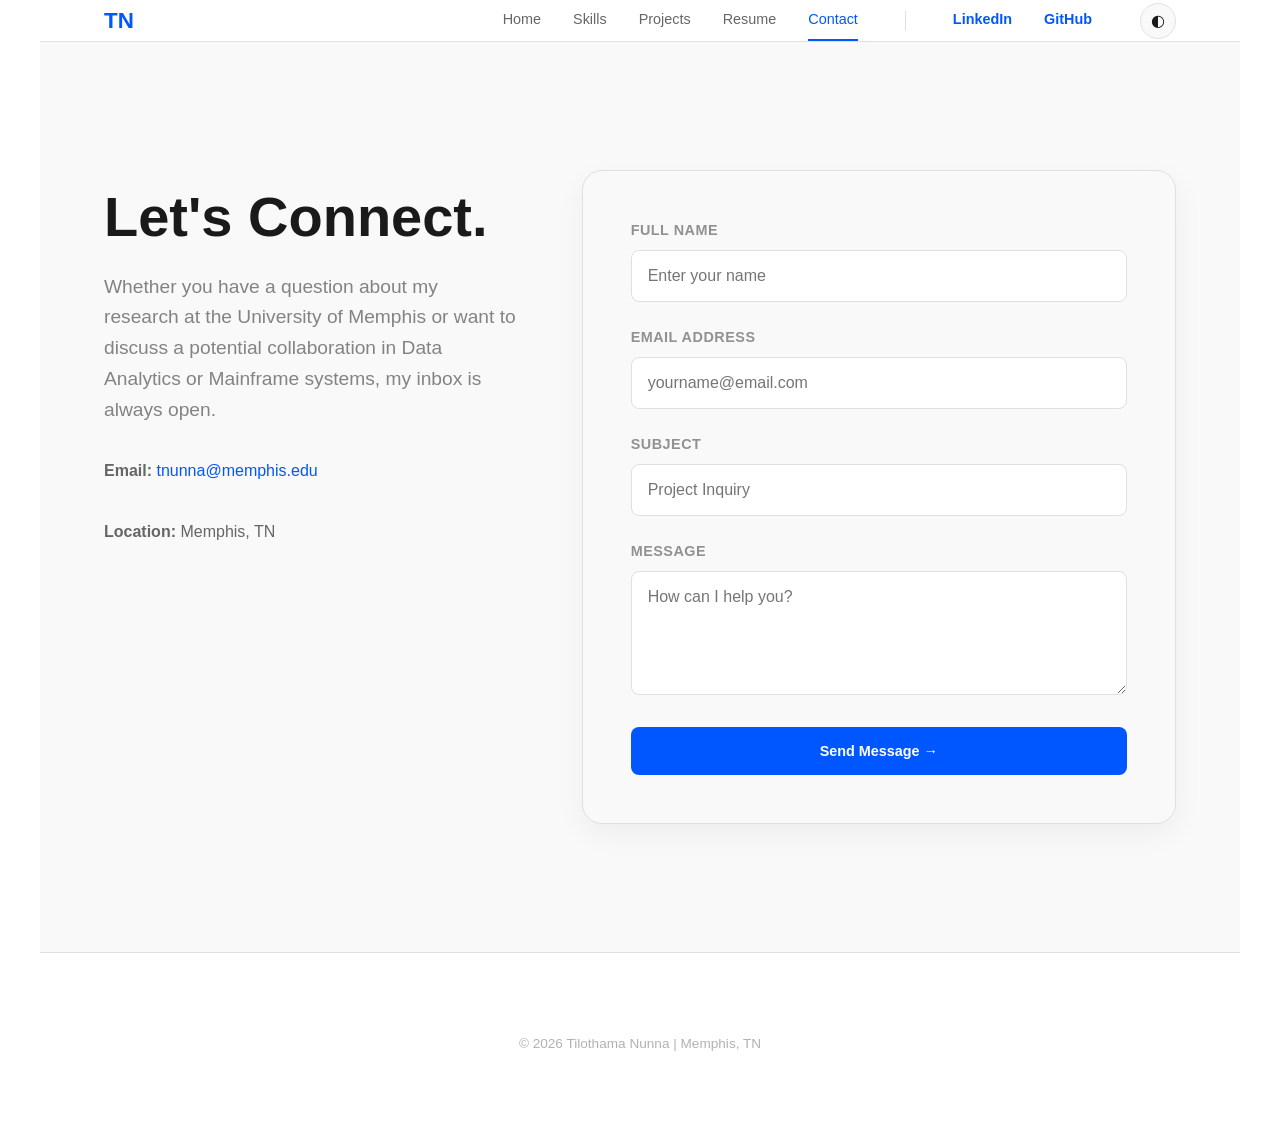
==== contact.html @ 766e5a5d "Initial portfolio upload" ====
<!DOCTYPE html>
<html lang="en">
<head>
    <meta charset="UTF-8">
    <meta name="viewport" content="width=device-width, initial-scale=1.0">
    <title>Contact | Tilothama Nunna</title>
    <link rel="stylesheet" href="style.css"> 
    <style>
        .contact-container {
            display: flex;
            gap: 4rem;
            padding: 8rem 0;
            min-height: 80vh;
        }
        .contact-info { flex: 1; }
        .contact-form { 
            flex: 1.2; 
            background: var(--card-bg); 
            padding: 3rem; 
            border-radius: 20px;
            border: 1px solid var(--border);
            box-shadow: 0 10px 30px rgba(0,0,0,0.05);
        }
        .form-group { margin-bottom: 1.5rem; }
        .form-group label { display: block; margin-bottom: 0.5rem; font-weight: 600; font-size: 0.9rem; text-transform: uppercase; opacity: 0.7; }
        .form-group input, .form-group textarea {
            width: 100%;
            padding: 1rem;
            border: 1px solid var(--border);
            background: var(--bg);
            color: var(--text);
            border-radius: 8px;
            font-size: 1rem;
        }
        .submit-btn {
            background: var(--accent);
            color: white;
            padding: 1rem 2rem;
            border: none;
            border-radius: 8px;
            font-weight: 700;
            cursor: pointer;
            transition: transform 0.2s;
            width: 100%;
        }
        .submit-btn:hover { transform: translateY(-2px); filter: brightness(1.1); }
        
        /* Nav Link Styles for Socials */
        .nav-links a.social-link {
            font-weight: 700;
            color: var(--accent);
            text-decoration: none;
            transition: opacity 0.2s;
        }
        .nav-links a.social-link:hover { opacity: 0.7; }

        @media (max-width: 1024px) {
            .contact-container { flex-direction: column; padding: 4rem 0; }
        }
    </style>
</head>
<body>
    <nav class="container-wide">
        <div class="logo"><strong>TN</strong></div>
        <div class="nav-links">
            <a href="index.html">Home</a>
            <a href="skills.html">Skills</a>
            <a href="projects.html">Projects</a>
            <a href="resume.html">Resume</a>
            <a href="contact.html" class="active">Contact</a>
            <span style="border-left: 1px solid var(--border); margin: 0 15px; height: 20px;"></span>
            
            <!-- FIXED SOCIAL LINKS -->
            <a href="https://www.linkedin.com/in/ntilothama" target="_blank" class="social-link" title="LinkedIn">LinkedIn</a>
            <a href="https://github.com/tilothamanunna" target="_blank" class="social-link" title="GitHub">GitHub</a>
            <button id="theme-btn">◐</button>
        </div>
    </nav>

    <section class="container-wide">
        <div class="contact-container">
            <div class="contact-info">
                <h1 class="hero-name" style="font-size: 3.5rem;">Let's Connect.</h1>
                <p style="font-size: 1.2rem; opacity: 0.8; line-height: 1.6; margin-bottom: 2rem;">
                    Whether you have a question about my research at the University of Memphis or want to discuss a potential collaboration in Data Analytics or Mainframe systems, my inbox is always open.
                </p>
                <div style="margin-top: 2rem; line-height: 2;">
                    <p><strong>Email:</strong> <a href="mailto:tnunna@memphis.edu" style="color: var(--accent); text-decoration: none;">tnunna@memphis.edu</a></p>
                    <p><strong>Location:</strong> Memphis, TN</p>
                </div>
            </div>

            <!-- FORMSPREE INTEGRATION -->
            <div class="contact-form">
                <form action="https://formspree.io/f/mredorvr" method="POST">
                    <div class="form-group">
                        <label>Full Name</label>
                        <input type="text" name="name" placeholder="Enter your name" required>
                    </div>
                    <div class="form-group">
                        <label>Email Address</label>
                        <input type="email" name="_replyto" placeholder="yourname@email.com" required>
                    </div>
                    <div class="form-group">
                        <label>Subject</label>
                        <input type="text" name="_subject" placeholder="Project Inquiry">
                    </div>
                    <div class="form-group">
                        <label>Message</label>
                        <textarea name="message" rows="5" placeholder="How can I help you?" required></textarea>
                    </div>
                    <!-- Hidden field to prevent spam -->
                    <input type="text" name="_gotcha" style="display:none">
                    
                    <button type="submit" class="submit-btn">Send Message →</button>
                </form>
            </div>
        </div>
    </section>

    <footer class="container-wide" style="padding: 5rem 0; text-align: center; border-top: 1px solid var(--border);">
        <p style="opacity: 0.5;">© 2026 Tilothama Nunna | Memphis, TN</p>
    </footer>

    <script src="script.js"></script>
</body>
</html>
---- style.css ----
/* ============================================================
   TILOTHAMA NUNNA - PROFESSIONAL PORTFOLIO
   Clean, Working CSS - Light & Dark Theme
   ============================================================ */

/* Root Variables */
:root {
  --bg: #ffffff;
  --text: #1a1a1a;
  --text-light: #666666;
  --accent: #0057ff;
  --card-bg: #f9f9f9;
  --border: #e0e0e0;
  --nav-bg: rgba(255, 255, 255, 0.95);
  --shadow: 0 2px 10px rgba(0,0,0,0.08);
}

[data-theme="dark"] {
  --bg: #1a1a1a;
  --text: #ffffff;
  --text-light: #b0b0b0;
  --accent: #4d9fff;
  --card-bg: #2a2a2a;
  --border: #3a3a3a;
  --nav-bg: rgba(26, 26, 26, 0.95);
  --shadow: 0 2px 10px rgba(0,0,0,0.3);
}

/* ── Basic Reset ── */
* {
  margin: 0;
  padding: 0;
  box-sizing: border-box;
}

html {
  scroll-behavior: smooth;
}

body {
  font-family: -apple-system, BlinkMacSystemFont, "Segoe UI", Roboto, Oxygen, Ubuntu, Cantarell, sans-serif;
  background: var(--bg);
  color: var(--text);
  line-height: 1.6;
  transition: background 0.3s, color 0.3s;
}

a {
  color: inherit;
  text-decoration: none;
}

img {
  max-width: 100%;
  display: block;
}

/* ── Navigation ── */
nav {
  position: sticky;
  top: 0;
  z-index: 1000;
  background: var(--nav-bg);
  backdrop-filter: blur(10px);
  border-bottom: 1px solid var(--border);
  padding: 1rem 5%;
  display: flex;
  justify-content: space-between;
  align-items: center;
}

.logo {
  font-size: 1.4rem;
  font-weight: 700;
  color: var(--accent);
}

.nav-links {
  display: flex;
  align-items: center;
  gap: 2rem;
}

.nav-links a {
  font-size: 0.9rem;
  font-weight: 500;
  color: var(--text-light);
  transition: color 0.3s;
  padding: 0.5rem 0;
  border-bottom: 2px solid transparent;
}

.nav-links a:hover,
.nav-links a.active {
  color: var(--accent);
  border-bottom-color: var(--accent);
}

.nav-divider {
  width: 1px;
  height: 20px;
  background: var(--border);
}

.nav-social {
  display: inline-block;
  padding: 0.4rem 0.8rem;
  border: 1px solid var(--border);
  border-radius: 20px;
  font-size: 0.85rem;
  font-weight: 600;
  color: var(--accent);
  transition: all 0.3s;
}

.nav-social:hover {
  background: var(--accent);
  color: #fff;
  border-color: var(--accent);
}

#theme-btn {
  background: var(--card-bg);
  border: 1px solid var(--border);
  color: var(--text);
  width: 36px;
  height: 36px;
  border-radius: 50%;
  cursor: pointer;
  font-size: 1rem;
  transition: all 0.3s;
  display: flex;
  align-items: center;
  justify-content: center;
  margin-left: 1rem;
}

#theme-btn:hover {
  background: var(--accent);
  color: #fff;
  border-color: var(--accent);
}

.hamburger {
  display: none;
  flex-direction: column;
  gap: 5px;
  background: none;
  border: none;
  cursor: pointer;
  padding: 8px;
}

.hamburger span {
  width: 20px;
  height: 2px;
  background: var(--text);
  transition: all 0.3s;
}

.hamburger.active span:nth-child(1) {
  transform: translateY(7px) rotate(45deg);
}

.hamburger.active span:nth-child(2) {
  opacity: 0;
}

.hamburger.active span:nth-child(3) {
  transform: translateY(-7px) rotate(-45deg);
}

.mobile-nav {
  display: none;
  position: fixed;
  top: 60px;
  left: 0;
  right: 0;
  background: var(--nav-bg);
  border-bottom: 1px solid var(--border);
  flex-direction: column;
  padding: 1rem;
  gap: 0.5rem;
  z-index: 999;
}

.mobile-nav.active {
  display: flex;
}

.mobile-nav a {
  padding: 0.75rem 1rem;
  color: var(--text-light);
  transition: color 0.3s;
  border-radius: 8px;
}

.mobile-nav a:hover,
.mobile-nav a.active {
  background: var(--card-bg);
  color: var(--accent);
}

/* ── Container ── */
.container-wide {
  max-width: 1200px;
  margin: 0 auto;
  padding: 0 5%;
}

/* ── Sections ── */
section {
  padding: 6rem 0;
}

section:nth-child(even) {
  background: var(--card-bg);
}

/* ── Buttons ── */
.btn {
  display: inline-flex;
  align-items: center;
  gap: 0.5rem;
  padding: 0.8rem 1.8rem;
  border-radius: 25px;
  font-weight: 600;
  font-size: 0.9rem;
  cursor: pointer;
  border: none;
  transition: all 0.3s;
  text-decoration: none;
  white-space: nowrap;
}

.btn.primary {
  background: var(--accent);
  color: white;
}

.btn.primary:hover {
  opacity: 0.9;
  transform: translateY(-2px);
  box-shadow: 0 4px 15px rgba(0, 87, 255, 0.3);
}

.btn.secondary {
  border: 2px solid var(--accent);
  color: var(--accent);
  background: transparent;
}

.btn.secondary:hover {
  background: var(--accent);
  color: white;
}

/* ── Hero Section ── */
.hero-split {
  display: flex;
  align-items: center;
  gap: 4rem;
  min-height: 85vh;
  padding: 4rem 0;
}

.hero-content {
  flex: 1;
}

.hero-image-container {
  flex: 1;
  text-align: right;
}

.hero-profile-img {
  width: 350px;
  height: 350px;
  border-radius: 50%;
  object-fit: cover;
  border: 4px solid var(--accent);
  box-shadow: var(--shadow);
}

.hero-name {
  font-size: 3.5rem;
  font-weight: 800;
  margin: 1rem 0;
  line-height: 1.1;
}

.hero-role {
  font-size: 1rem;
  color: var(--accent);
  font-weight: 600;
  text-transform: uppercase;
  letter-spacing: 1px;
  margin-bottom: 1.5rem;
}

.hero-desc {
  font-size: 1.1rem;
  color: var(--text-light);
  margin-bottom: 2rem;
  max-width: 550px;
  line-height: 1.8;
}

.hero-btns {
  display: flex;
  gap: 1rem;
  flex-wrap: wrap;
  margin-bottom: 3rem;
}

.metrics-bar {
  display: flex;
  gap: 4rem;
  padding-top: 2rem;
  border-top: 1px solid var(--border);
  flex-wrap: wrap;
}

.metric-item {
  display: flex;
  flex-direction: column;
  gap: 0.25rem;
}

.metric-number {
  font-size: 2.2rem;
  font-weight: 800;
  color: var(--text);
}

.metric-unit {
  font-size: 1.2rem;
  color: var(--accent);
  font-weight: 700;
}

.metric-label {
  font-size: 0.7rem;
  font-weight: 700;
  text-transform: uppercase;
  color: var(--text-light);
  letter-spacing: 1px;
}

/* ── About Section ── */
.about-content {
  display: flex;
  gap: 5rem;
  align-items: flex-start;
}

.about-timeline {
  flex: 1;
  min-width: 250px;
}

.timeline-item {
  display: flex;
  gap: 1.5rem;
  margin-bottom: 2rem;
  position: relative;
  padding-left: 0;
}

.timeline-item::before {
  content: '';
  position: absolute;
  left: 7px;
  top: 30px;
  width: 2px;
  height: calc(100% + 2rem);
  background: var(--border);
}

.timeline-item:last-child::before {
  display: none;
}

.timeline-dot {
  width: 18px;
  height: 18px;
  border-radius: 50%;
  background: var(--card-bg);
  border: 3px solid var(--accent);
  flex-shrink: 0;
  margin-top: 3px;
}

.timeline-dot.filled {
  background: var(--accent);
}

.timeline-content h4 {
  font-size: 0.75rem;
  font-weight: 700;
  text-transform: uppercase;
  color: var(--accent);
  letter-spacing: 1px;
  margin-bottom: 0.3rem;
}

.timeline-content p {
  font-weight: 700;
  margin-bottom: 0.2rem;
  font-size: 0.95rem;
}

.timeline-content span {
  font-size: 0.85rem;
  color: var(--text-light);
}

.about-text {
  flex: 1.2;
  min-width: 280px;
}

.about-text h2 {
  font-size: 2.5rem;
  font-weight: 800;
  margin-bottom: 1.5rem;
  line-height: 1.2;
}

.about-text p {
  font-size: 1rem;
  color: var(--text-light);
  margin-bottom: 1.2rem;
  line-height: 1.8;
}

.about-text strong {
  color: var(--text);
  font-weight: 700;
}

/* ── Career Timeline ── */
.career-timeline {
  max-width: 900px;
  margin: 0 auto;
  position: relative;
  padding-left: 40px;
}

.career-timeline::before {
  content: '';
  position: absolute;
  left: 7px;
  top: 0;
  bottom: 0;
  width: 2px;
  background: var(--accent);
}

.career-item {
  margin-bottom: 3rem;
  position: relative;
  padding-left: 40px;
}

.career-dot {
  position: absolute;
  left: -36px;
  top: 8px;
  width: 16px;
  height: 16px;
  border-radius: 50%;
  background: var(--accent);
  border: 3px solid var(--bg);
}

.career-date {
  font-size: 0.75rem;
  font-weight: 700;
  text-transform: uppercase;
  color: var(--accent);
  letter-spacing: 1px;
  margin-bottom: 0.3rem;
}

.career-title {
  font-size: 1.4rem;
  font-weight: 700;
  margin-bottom: 0.2rem;
}

.career-company {
  font-size: 0.95rem;
  color: var(--text-light);
  margin-bottom: 1rem;
}

.career-list {
  list-style: none;
}

.career-list li {
  font-size: 0.9rem;
  color: var(--text-light);
  margin-bottom: 0.6rem;
  line-height: 1.7;
  padding-left: 1.2rem;
  position: relative;
}

.career-list li::before {
  content: '▸';
  position: absolute;
  left: 0;
  color: var(--accent);
}

/* ── Skill Section ── */
.skills-grid {
  display: grid;
  grid-template-columns: repeat(auto-fit, minmax(280px, 1fr));
  gap: 1.5rem;
  margin-top: 3rem;
}

.skill-card {
  background: var(--card-bg);
  border: 1px solid var(--border);
  padding: 1.5rem;
  border-radius: 12px;
  transition: all 0.3s;
}

.skill-card:hover {
  transform: translateY(-5px);
  box-shadow: var(--shadow);
  border-color: var(--accent);
}

.skill-card h3 {
  font-size: 1rem;
  font-weight: 700;
  margin-bottom: 1rem;
  color: var(--text);
}

.badge-container {
  display: flex;
  flex-wrap: wrap;
  gap: 6px;
}

.badge-container img {
  height: 24px;
  border-radius: 4px;
}

/* ── Project Section ── */
.project-grid {
  display: grid;
  grid-template-columns: repeat(auto-fill, minmax(320px, 1fr));
  gap: 1.5rem;
  margin-top: 3rem;
}

.project-card {
  background: var(--card-bg);
  border: 1px solid var(--border);
  padding: 1.5rem;
  border-radius: 12px;
  display: flex;
  flex-direction: column;
  transition: all 0.3s;
}

.project-card:hover {
  transform: translateY(-5px);
  box-shadow: var(--shadow);
  border-color: var(--accent);
}

.project-card h3 {
  font-size: 1.2rem;
  font-weight: 700;
  margin: 0.5rem 0;
  color: var(--text);
}

.project-category {
  font-size: 0.7rem;
  font-weight: 700;
  text-transform: uppercase;
  color: var(--accent);
  letter-spacing: 1px;
  margin-bottom: 0.5rem;
}

.project-desc {
  font-size: 0.9rem;
  color: var(--text-light);
  margin-bottom: 1rem;
  line-height: 1.6;
  flex-grow: 1;
}

.project-highlight {
  background: rgba(0, 87, 255, 0.08);
  border-left: 3px solid var(--accent);
  padding: 0.75rem;
  border-radius: 4px;
  font-size: 0.85rem;
  margin-bottom: 1rem;
}

.project-highlight strong {
  color: var(--accent);
}

.tech-badges {
  display: flex;
  flex-wrap: wrap;
  gap: 6px;
  margin-bottom: 1rem;
}

.tech-badges img {
  height: 20px;
  border-radius: 3px;
}

.btn-group {
  display: flex;
  gap: 0.5rem;
  flex-wrap: wrap;
}

.btn-small {
  padding: 0.5rem 1rem;
  font-size: 0.8rem;
  border-radius: 8px;
}

/* ── Resume Section ── */
.resume-gate {
  max-width: 500px;
  margin: 6rem auto;
  background: var(--card-bg);
  border: 1px solid var(--border);
  padding: 2rem;
  border-radius: 12px;
  text-align: center;
  box-shadow: var(--shadow);
}

.resume-gate h2 {
  font-size: 1.8rem;
  font-weight: 800;
  margin-bottom: 1rem;
}

.resume-gate p {
  color: var(--text-light);
  margin-bottom: 1.5rem;
  font-size: 0.95rem;
}

.form-group {
  margin-bottom: 1rem;
  text-align: left;
}

.form-group label {
  display: block;
  font-size: 0.8rem;
  font-weight: 700;
  text-transform: uppercase;
  color: var(--text-light);
  margin-bottom: 0.4rem;
  letter-spacing: 0.5px;
}

.form-group input {
  width: 100%;
  padding: 0.8rem;
  border: 1px solid var(--border);
  border-radius: 8px;
  background: var(--bg);
  color: var(--text);
  font-size: 0.9rem;
  transition: all 0.3s;
}

.form-group input:focus {
  outline: none;
  border-color: var(--accent);
  box-shadow: 0 0 0 3px rgba(0, 87, 255, 0.1);
}

/* ── Contact Section ── */
.contact-wrapper {
  display: flex;
  gap: 4rem;
  align-items: flex-start;
}

.contact-info {
  flex: 1;
}

.contact-info h1 {
  font-size: 3rem;
  font-weight: 800;
  margin-bottom: 1.5rem;
  line-height: 1.1;
}

.contact-info p {
  font-size: 1rem;
  color: var(--text-light);
  margin-bottom: 2rem;
  line-height: 1.8;
}

.contact-detail {
  margin-bottom: 1rem;
  font-size: 0.95rem;
}

.contact-detail strong {
  color: var(--text);
}

.contact-detail a {
  color: var(--accent);
  transition: opacity 0.3s;
}

.contact-detail a:hover {
  opacity: 0.7;
}

.contact-form {
  flex: 1.2;
  background: var(--card-bg);
  border: 1px solid var(--border);
  padding: 2rem;
  border-radius: 12px;
  box-shadow: var(--shadow);
}

.contact-form h3 {
  font-size: 1.2rem;
  font-weight: 700;
  margin-bottom: 1.5rem;
}

.form-group {
  margin-bottom: 1.2rem;
}

.form-group label {
  display: block;
  font-size: 0.8rem;
  font-weight: 700;
  text-transform: uppercase;
  color: var(--text-light);
  margin-bottom: 0.4rem;
  letter-spacing: 0.5px;
}

.form-group input,
.form-group textarea {
  width: 100%;
  padding: 0.8rem;
  border: 1px solid var(--border);
  border-radius: 8px;
  background: var(--bg);
  color: var(--text);
  font-size: 0.9rem;
  font-family: inherit;
  transition: all 0.3s;
  resize: vertical;
}

.form-group input:focus,
.form-group textarea:focus {
  outline: none;
  border-color: var(--accent);
  box-shadow: 0 0 0 3px rgba(0, 87, 255, 0.1);
}

.submit-btn {
  width: 100%;
  padding: 0.9rem;
  background: var(--accent);
  color: white;
  border: none;
  border-radius: 8px;
  font-size: 0.9rem;
  font-weight: 700;
  cursor: pointer;
  transition: all 0.3s;
}

.submit-btn:hover {
  opacity: 0.9;
  transform: translateY(-2px);
}

/* ── Page Title ── */
.section-title {
  font-size: 3rem;
  font-weight: 800;
  margin-bottom: 1rem;
  text-align: center;
}

.section-subtitle {
  text-align: center;
  color: var(--text-light);
  font-size: 1rem;
  margin-bottom: 2rem;
}

/* ── Footer ── */
footer {
  padding: 2rem 5%;
  text-align: center;
  border-top: 1px solid var(--border);
  color: var(--text-light);
  font-size: 0.85rem;
}

/* ── Responsive ── */
@media (max-width: 1024px) {
  .hero-split {
    flex-direction: column-reverse;
    gap: 2rem;
    text-align: center;
  }

  .hero-image-container {
    text-align: center;
  }

  .hero-profile-img {
    width: 280px;
    height: 280px;
  }

  .hero-name {
    font-size: 2.8rem;
  }

  .about-content {
    flex-direction: column;
    gap: 2rem;
  }

  .contact-wrapper {
    flex-direction: column;
    gap: 2rem;
  }

  .contact-info h1 {
    font-size: 2.2rem;
  }
}

@media (max-width: 768px) {
  .nav-links {
    display: none;
  }

  .hamburger {
    display: flex;
  }

  .hero-name {
    font-size: 2.2rem;
  }

  .section-title {
    font-size: 2rem;
  }

  .metrics-bar {
    gap: 2rem;
  }

  .metric-number {
    font-size: 1.8rem;
  }

  .skills-grid,
  .project-grid {
    grid-template-columns: 1fr;
  }

  section {
    padding: 4rem 0;
  }
}

@media (max-width: 480px) {
  nav {
    padding: 0.8rem 5%;
  }

  .hero-name {
    font-size: 1.8rem;
  }

  .hero-btns {
    flex-direction: column;
  }

  .btn {
    width: 100%;
    justify-content: center;
  }
}
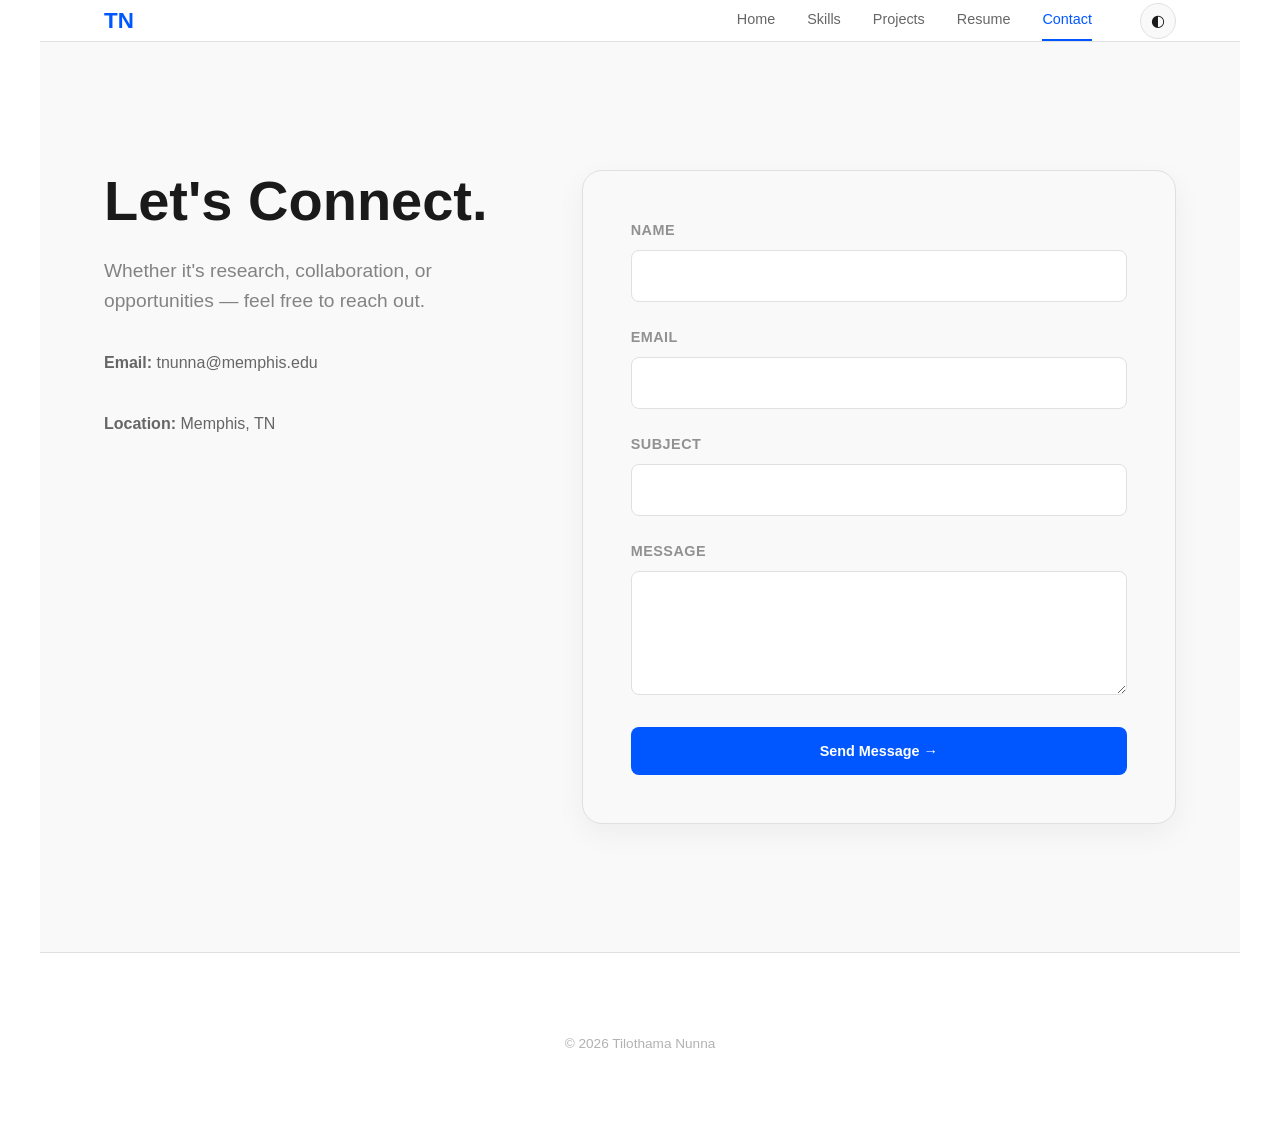
==== commit b6d4b084: "Updated contact form, homepage, and styles" ====
--- a/contact.html
+++ b/contact.html
@@ -4,7 +4,8 @@
     <meta charset="UTF-8">
     <meta name="viewport" content="width=device-width, initial-scale=1.0">
     <title>Contact | Tilothama Nunna</title>
-    <link rel="stylesheet" href="style.css"> 
+    <link rel="stylesheet" href="style.css">
+
     <style>
         .contact-container {
             display: flex;
@@ -12,18 +13,31 @@
             padding: 8rem 0;
             min-height: 80vh;
         }
+
         .contact-info { flex: 1; }
-        .contact-form { 
-            flex: 1.2; 
-            background: var(--card-bg); 
-            padding: 3rem; 
+
+        .contact-form {
+            flex: 1.2;
+            background: var(--card-bg);
+            padding: 3rem;
             border-radius: 20px;
             border: 1px solid var(--border);
             box-shadow: 0 10px 30px rgba(0,0,0,0.05);
         }
+
         .form-group { margin-bottom: 1.5rem; }
-        .form-group label { display: block; margin-bottom: 0.5rem; font-weight: 600; font-size: 0.9rem; text-transform: uppercase; opacity: 0.7; }
-        .form-group input, .form-group textarea {
+
+        .form-group label {
+            display: block;
+            margin-bottom: 0.5rem;
+            font-weight: 600;
+            font-size: 0.9rem;
+            text-transform: uppercase;
+            opacity: 0.7;
+        }
+
+        .form-group input,
+        .form-group textarea {
             width: 100%;
             padding: 1rem;
             border: 1px solid var(--border);
@@ -31,7 +45,9 @@
             color: var(--text);
             border-radius: 8px;
             font-size: 1rem;
+            box-sizing: border-box;
         }
+
         .submit-btn {
             background: var(--accent);
             color: white;
@@ -40,88 +56,143 @@
             border-radius: 8px;
             font-weight: 700;
             cursor: pointer;
-            transition: transform 0.2s;
+            transition: 0.2s;
             width: 100%;
         }
-        .submit-btn:hover { transform: translateY(-2px); filter: brightness(1.1); }
-        
-        /* Nav Link Styles for Socials */
-        .nav-links a.social-link {
-            font-weight: 700;
-            color: var(--accent);
-            text-decoration: none;
-            transition: opacity 0.2s;
+
+        .submit-btn:hover {
+            transform: translateY(-2px);
+            filter: brightness(1.1);
         }
-        .nav-links a.social-link:hover { opacity: 0.7; }
+
+        #success-message {
+            display: none;
+            margin-top: 15px;
+            color: green;
+            font-weight: 600;
+            text-align: center;
+        }
 
         @media (max-width: 1024px) {
-            .contact-container { flex-direction: column; padding: 4rem 0; }
+            .contact-container {
+                flex-direction: column;
+                padding: 4rem 0;
+            }
         }
     </style>
 </head>
+
 <body>
-    <nav class="container-wide">
-        <div class="logo"><strong>TN</strong></div>
-        <div class="nav-links">
-            <a href="index.html">Home</a>
-            <a href="skills.html">Skills</a>
-            <a href="projects.html">Projects</a>
-            <a href="resume.html">Resume</a>
-            <a href="contact.html" class="active">Contact</a>
-            <span style="border-left: 1px solid var(--border); margin: 0 15px; height: 20px;"></span>
-            
-            <!-- FIXED SOCIAL LINKS -->
-            <a href="https://www.linkedin.com/in/ntilothama" target="_blank" class="social-link" title="LinkedIn">LinkedIn</a>
-            <a href="https://github.com/tilothamanunna" target="_blank" class="social-link" title="GitHub">GitHub</a>
-            <button id="theme-btn">◐</button>
-        </div>
-    </nav>
 
-    <section class="container-wide">
-        <div class="contact-container">
-            <div class="contact-info">
-                <h1 class="hero-name" style="font-size: 3.5rem;">Let's Connect.</h1>
-                <p style="font-size: 1.2rem; opacity: 0.8; line-height: 1.6; margin-bottom: 2rem;">
-                    Whether you have a question about my research at the University of Memphis or want to discuss a potential collaboration in Data Analytics or Mainframe systems, my inbox is always open.
-                </p>
-                <div style="margin-top: 2rem; line-height: 2;">
-                    <p><strong>Email:</strong> <a href="mailto:tnunna@memphis.edu" style="color: var(--accent); text-decoration: none;">tnunna@memphis.edu</a></p>
-                    <p><strong>Location:</strong> Memphis, TN</p>
-                </div>
-            </div>
+<nav class="container-wide">
+    <div class="logo"><strong>TN</strong></div>
 
-            <!-- FORMSPREE INTEGRATION -->
-            <div class="contact-form">
-                <form action="https://formspree.io/f/mredorvr" method="POST">
-                    <div class="form-group">
-                        <label>Full Name</label>
-                        <input type="text" name="name" placeholder="Enter your name" required>
-                    </div>
-                    <div class="form-group">
-                        <label>Email Address</label>
-                        <input type="email" name="_replyto" placeholder="yourname@email.com" required>
-                    </div>
-                    <div class="form-group">
-                        <label>Subject</label>
-                        <input type="text" name="_subject" placeholder="Project Inquiry">
-                    </div>
-                    <div class="form-group">
-                        <label>Message</label>
-                        <textarea name="message" rows="5" placeholder="How can I help you?" required></textarea>
-                    </div>
-                    <!-- Hidden field to prevent spam -->
-                    <input type="text" name="_gotcha" style="display:none">
-                    
-                    <button type="submit" class="submit-btn">Send Message →</button>
-                </form>
+    <div class="nav-links">
+        <a href="index.html">Home</a>
+        <a href="skills.html">Skills</a>
+        <a href="projects.html">Projects</a>
+        <a href="resume.html">Resume</a>
+        <a href="contact.html" class="active">Contact</a>
+        <button id="theme-btn">◐</button>
+    </div>
+</nav>
+
+<section class="container-wide">
+    <div class="contact-container">
+
+        <!-- LEFT SIDE -->
+        <div class="contact-info">
+            <h1 style="font-size:3.5rem;">Let's Connect.</h1>
+
+            <p style="font-size:1.2rem; opacity:0.8; line-height:1.6;">
+                Whether it's research, collaboration, or opportunities — feel free to reach out.
+            </p>
+
+            <div style="margin-top:2rem; line-height:2;">
+                <p><strong>Email:</strong> tnunna@memphis.edu</p>
+                <p><strong>Location:</strong> Memphis, TN</p>
             </div>
         </div>
-    </section>
 
-    <footer class="container-wide" style="padding: 5rem 0; text-align: center; border-top: 1px solid var(--border);">
-        <p style="opacity: 0.5;">© 2026 Tilothama Nunna | Memphis, TN</p>
-    </footer>
+        <!-- FORM -->
+        <div class="contact-form">
 
-    <script src="script.js"></script>
+            <form id="contact-form">
+
+                <div class="form-group">
+                    <label>Name</label>
+                    <input type="text" id="name" required>
+                </div>
+
+                <div class="form-group">
+                    <label>Email</label>
+                    <input type="email" id="email" required>
+                </div>
+
+                <div class="form-group">
+                    <label>Subject</label>
+                    <input type="text" id="subject">
+                </div>
+
+                <div class="form-group">
+                    <label>Message</label>
+                    <textarea id="message" rows="5" required></textarea>
+                </div>
+
+                <button type="submit" class="submit-btn">
+                    Send Message →
+                </button>
+
+            </form>
+
+            <p id="success-message">
+                Message sent successfully!
+            </p>
+
+        </div>
+
+    </div>
+</section>
+
+<footer class="container-wide" style="padding:5rem 0; text-align:center;">
+    <p style="opacity:0.5;">© 2026 Tilothama Nunna</p>
+</footer>
+
+<script>
+const SHEET_URL =
+"https://script.google.com/macros/s/AKfycbwkb7DxazkRYAurWGTvhu4qbGsowBkXio59sZD7L_QnhDMCrVAfrhn2oHenVOMrf3vbIQ/exec";
+
+document.getElementById("contact-form").addEventListener("submit", function(e) {
+    e.preventDefault();
+
+    const name = document.getElementById("name").value.trim();
+    const email = document.getElementById("email").value.trim();
+    const subject = document.getElementById("subject").value.trim();
+    const message = document.getElementById("message").value.trim();
+
+    const btn = document.querySelector(".submit-btn");
+
+    btn.innerText = "Sending...";
+    btn.disabled = true;
+
+    fetch(SHEET_URL, {
+        method: "POST",
+        mode: "no-cors",
+        body: JSON.stringify({
+            name,
+            email,
+            subject,
+            message
+        })
+    });
+
+    document.getElementById("success-message").style.display = "block";
+    document.getElementById("contact-form").reset();
+
+    btn.innerText = "Send Message →";
+    btn.disabled = false;
+});
+</script>
+
 </body>
-</html>
+</html>
--- a/style.css
+++ b/style.css
@@ -152,10 +152,12 @@
 }
 
 .hamburger span {
-  width: 20px;
+  width: 22px;
   height: 2px;
   background: var(--text);
+  border-radius: 2px;
   transition: all 0.3s;
+  display: block;
 }
 
 .hamburger.active span:nth-child(1) {
@@ -182,6 +184,7 @@
   padding: 1rem;
   gap: 0.5rem;
   z-index: 999;
+  backdrop-filter: blur(10px);
 }
 
 .mobile-nav.active {
@@ -193,6 +196,8 @@
   color: var(--text-light);
   transition: color 0.3s;
   border-radius: 8px;
+  font-size: 0.95rem;
+  font-weight: 500;
 }
 
 .mobile-nav a:hover,
@@ -206,6 +211,7 @@
   max-width: 1200px;
   margin: 0 auto;
   padding: 0 5%;
+  width: 100%;
 }
 
 /* ── Sections ── */
@@ -259,64 +265,69 @@
 .hero-split {
   display: flex;
   align-items: center;
-  gap: 4rem;
+  justify-content: space-between;
   min-height: 85vh;
-  padding: 4rem 0;
+  gap: 2rem;
+  padding-top: 2rem;
 }
 
 .hero-content {
-  flex: 1;
+  flex: 1.5;
+  padding-right: 2rem;
 }
 
 .hero-image-container {
   flex: 1;
-  text-align: right;
+  display: flex;
+  justify-content: flex-end;
 }
 
 .hero-profile-img {
-  width: 350px;
-  height: 350px;
+  width: 450px;
+  height: 450px;
   border-radius: 50%;
   object-fit: cover;
+  aspect-ratio: 1 / 1;
   border: 4px solid var(--accent);
-  box-shadow: var(--shadow);
+  box-shadow: 0 20px 60px rgba(0,0,0,0.1);
 }
 
 .hero-name {
-  font-size: 3.5rem;
+  font-size: 5rem;
+  line-height: 1;
   font-weight: 800;
-  margin: 1rem 0;
-  line-height: 1.1;
+  letter-spacing: -3px;
+  margin-bottom: 1.5rem;
+  color: var(--text);
 }
 
 .hero-role {
-  font-size: 1rem;
+  font-size: 1.8rem;
   color: var(--accent);
   font-weight: 600;
-  text-transform: uppercase;
-  letter-spacing: 1px;
   margin-bottom: 1.5rem;
 }
 
 .hero-desc {
-  font-size: 1.1rem;
-  color: var(--text-light);
-  margin-bottom: 2rem;
-  max-width: 550px;
-  line-height: 1.8;
+  font-size: 1.25rem;
+  max-width: 650px;
+  margin-bottom: 2.5rem;
+  opacity: 0.8;
+  line-height: 1.6;
 }
 
 .hero-btns {
   display: flex;
-  gap: 1rem;
+  gap: 1.2rem;
   flex-wrap: wrap;
-  margin-bottom: 3rem;
-}
-
+}
+
+/* ── Metrics Bar ── */
 .metrics-bar {
   display: flex;
   gap: 4rem;
-  padding-top: 2rem;
+  margin-top: 4rem;
+  padding-top: 2.5rem;
   border-top: 1px solid var(--border);
   flex-wrap: wrap;
 }
@@ -324,198 +335,234 @@
 .metric-item {
   display: flex;
   flex-direction: column;
-  gap: 0.25rem;
+  gap: 0.2rem;
+}
+
+.metric-value-row {
+  display: flex;
+  align-items: baseline;
 }
 
 .metric-number {
-  font-size: 2.2rem;
+  font-size: 2.8rem;
   font-weight: 800;
   color: var(--text);
+  line-height: 1;
 }
 
 .metric-unit {
-  font-size: 1.2rem;
-  color: var(--accent);
-  font-weight: 700;
+  font-size: 1.5rem;
+  font-weight: 800;
+  color: var(--accent);
+  margin-left: 2px;
 }
 
 .metric-label {
   font-size: 0.7rem;
   font-weight: 700;
+  opacity: 0.5;
   text-transform: uppercase;
-  color: var(--text-light);
-  letter-spacing: 1px;
+  letter-spacing: 2px;
 }
 
 /* ── About Section ── */
-.about-content {
-  display: flex;
-  gap: 5rem;
-  align-items: flex-start;
-}
-
-.about-timeline {
+.about-section {
+  padding: 8rem 0;
+  background: var(--card-bg);
+  border-top: 1px solid var(--border);
+  border-bottom: 1px solid var(--border);
+}
+
+.about-inner {
+  display: flex;
+  align-items: center;
+  justify-content: space-between;
+  gap: 5%;
+  max-width: 1400px;
+  margin: 0 auto;
+  width: 100%;
+}
+
+.about-left {
   flex: 1;
-  min-width: 250px;
-}
-
-.timeline-item {
-  display: flex;
-  gap: 1.5rem;
-  margin-bottom: 2rem;
+  padding: 1rem;
+}
+
+.about-timeline-box {
   position: relative;
-  padding-left: 0;
-}
-
-.timeline-item::before {
-  content: '';
+  padding-left: 40px;
+  border-left: 2px dashed var(--accent);
+}
+
+.about-step {
+  margin-bottom: 3rem;
+  position: relative;
+}
+
+.about-step-dot {
   position: absolute;
-  left: 7px;
-  top: 30px;
-  width: 2px;
-  height: calc(100% + 2rem);
-  background: var(--border);
-}
-
-.timeline-item:last-child::before {
-  display: none;
-}
-
-.timeline-dot {
-  width: 18px;
-  height: 18px;
-  border-radius: 50%;
+  left: -51px;
+  top: 0;
+  width: 20px;
+  height: 20px;
   background: var(--card-bg);
   border: 3px solid var(--accent);
-  flex-shrink: 0;
-  margin-top: 3px;
-}
-
-.timeline-dot.filled {
+  border-radius: 50%;
+}
+
+.about-step-dot.filled {
   background: var(--accent);
 }
 
-.timeline-content h4 {
-  font-size: 0.75rem;
+.about-step h4 {
+  font-size: 0.8rem;
+  letter-spacing: 1px;
+  color: var(--accent);
+  margin-bottom: 0.5rem;
+  text-transform: uppercase;
+}
+
+.about-step p.step-title {
   font-weight: 700;
-  text-transform: uppercase;
-  color: var(--accent);
-  letter-spacing: 1px;
-  margin-bottom: 0.3rem;
-}
-
-.timeline-content p {
-  font-weight: 700;
-  margin-bottom: 0.2rem;
+  font-size: 1.1rem;
+  margin-bottom: 0.5rem;
+}
+
+.about-step p.step-sub {
   font-size: 0.95rem;
-}
-
-.timeline-content span {
-  font-size: 0.85rem;
-  color: var(--text-light);
-}
-
-.about-text {
-  flex: 1.2;
-  min-width: 280px;
-}
-
-.about-text h2 {
+  opacity: 0.7;
+}
+
+.about-connector {
+  margin-bottom: 3rem;
+  opacity: 0.3;
+  font-size: 1.5rem;
+}
+
+.about-right {
+  flex: 1.4;
+}
+
+.about-right h2 {
+  font-size: 3.2rem;
+  margin-bottom: 2rem;
+  letter-spacing: -1.5px;
+  line-height: 1.1;
+  color: var(--text);
+}
+
+.about-right p {
+  font-size: 1.3rem;
+  line-height: 1.8;
+  opacity: 0.9;
+  margin-bottom: 1.5rem;
+}
+
+/* ── Career Section ── */
+.career-section {
+  padding: 8rem 0;
+}
+
+.career-section h2 {
+  text-align: center;
+  margin-bottom: 4rem;
   font-size: 2.5rem;
   font-weight: 800;
-  margin-bottom: 1.5rem;
-  line-height: 1.2;
-}
-
-.about-text p {
-  font-size: 1rem;
-  color: var(--text-light);
-  margin-bottom: 1.2rem;
-  line-height: 1.8;
-}
-
-.about-text strong {
-  color: var(--text);
-  font-weight: 700;
-}
-
-/* ── Career Timeline ── */
+}
+
 .career-timeline {
   max-width: 900px;
   margin: 0 auto;
   position: relative;
-  padding-left: 40px;
-}
-
-.career-timeline::before {
-  content: '';
-  position: absolute;
-  left: 7px;
-  top: 0;
-  bottom: 0;
-  width: 2px;
-  background: var(--accent);
+  padding-left: 50px;
+  border-left: 2px solid var(--accent);
 }
 
 .career-item {
-  margin-bottom: 3rem;
+  margin-bottom: 5rem;
   position: relative;
-  padding-left: 40px;
+}
+
+.career-item:last-child {
+  margin-bottom: 0;
 }
 
 .career-dot {
   position: absolute;
-  left: -36px;
-  top: 8px;
-  width: 16px;
-  height: 16px;
+  left: -61px;
+  top: 0;
+  width: 22px;
+  height: 22px;
   border-radius: 50%;
   background: var(--accent);
-  border: 3px solid var(--bg);
+}
+
+.career-dot.outlined {
+  background: var(--border);
+  border: 2px solid var(--accent);
+}
+
+.career-dot.empty {
+  background: var(--border);
 }
 
 .career-date {
-  font-size: 0.75rem;
+  color: var(--accent);
   font-weight: 700;
+  font-size: 0.85rem;
   text-transform: uppercase;
-  color: var(--accent);
   letter-spacing: 1px;
   margin-bottom: 0.3rem;
 }
 
 .career-title {
-  font-size: 1.4rem;
+  font-size: 1.8rem;
   font-weight: 700;
-  margin-bottom: 0.2rem;
+  margin-bottom: 0.3rem;
 }
 
 .career-company {
-  font-size: 0.95rem;
+  font-size: 1.1rem;
   color: var(--text-light);
   margin-bottom: 1rem;
 }
 
 .career-list {
   list-style: none;
+  padding: 0;
+  opacity: 0.8;
+  line-height: 1.6;
 }
 
 .career-list li {
-  font-size: 0.9rem;
-  color: var(--text-light);
-  margin-bottom: 0.6rem;
-  line-height: 1.7;
-  padding-left: 1.2rem;
+  margin-bottom: 0.5rem;
+  padding-left: 1rem;
   position: relative;
 }
 
 .career-list li::before {
-  content: '▸';
+  content: '•';
   position: absolute;
   left: 0;
   color: var(--accent);
 }
 
-/* ── Skill Section ── */
+/* ── Page Title ── */
+.section-title {
+  font-size: 3rem;
+  font-weight: 800;
+  margin-bottom: 1rem;
+  text-align: center;
+}
+
+.section-subtitle {
+  text-align: center;
+  color: var(--text-light);
+  font-size: 1rem;
+  margin-bottom: 2rem;
+}
+
+/* ── Skills ── */
 .skills-grid {
   display: grid;
   grid-template-columns: repeat(auto-fit, minmax(280px, 1fr));
@@ -555,7 +602,7 @@
   border-radius: 4px;
 }
 
-/* ── Project Section ── */
+/* ── Projects ── */
 .project-grid {
   display: grid;
   grid-template-columns: repeat(auto-fill, minmax(320px, 1fr));
@@ -640,7 +687,7 @@
   border-radius: 8px;
 }
 
-/* ── Resume Section ── */
+/* ── Resume ── */
 .resume-gate {
   max-width: 500px;
   margin: 6rem auto;
@@ -664,39 +711,7 @@
   font-size: 0.95rem;
 }
 
-.form-group {
-  margin-bottom: 1rem;
-  text-align: left;
-}
-
-.form-group label {
-  display: block;
-  font-size: 0.8rem;
-  font-weight: 700;
-  text-transform: uppercase;
-  color: var(--text-light);
-  margin-bottom: 0.4rem;
-  letter-spacing: 0.5px;
-}
-
-.form-group input {
-  width: 100%;
-  padding: 0.8rem;
-  border: 1px solid var(--border);
-  border-radius: 8px;
-  background: var(--bg);
-  color: var(--text);
-  font-size: 0.9rem;
-  transition: all 0.3s;
-}
-
-.form-group input:focus {
-  outline: none;
-  border-color: var(--accent);
-  box-shadow: 0 0 0 3px rgba(0, 87, 255, 0.1);
-}
-
-/* ── Contact Section ── */
+/* ── Contact ── */
 .contact-wrapper {
   display: flex;
   gap: 4rem;
@@ -807,21 +822,6 @@
   transform: translateY(-2px);
 }
 
-/* ── Page Title ── */
-.section-title {
-  font-size: 3rem;
-  font-weight: 800;
-  margin-bottom: 1rem;
-  text-align: center;
-}
-
-.section-subtitle {
-  text-align: center;
-  color: var(--text-light);
-  font-size: 1rem;
-  margin-bottom: 2rem;
-}
-
 /* ── Footer ── */
 footer {
   padding: 2rem 5%;
@@ -831,30 +831,72 @@
   font-size: 0.85rem;
 }
 
-/* ── Responsive ── */
+/* ============================================================
+   RESPONSIVE — TABLET ≤1024px
+   ============================================================ */
 @media (max-width: 1024px) {
   .hero-split {
     flex-direction: column-reverse;
-    gap: 2rem;
     text-align: center;
+    min-height: unset;
+    padding: 3rem 0;
+  }
+
+  .hero-content {
+    padding-right: 0;
   }
 
   .hero-image-container {
-    text-align: center;
+    justify-content: center;
   }
 
   .hero-profile-img {
-    width: 280px;
-    height: 280px;
+    width: 300px;
+    height: 300px;
   }
 
   .hero-name {
-    font-size: 2.8rem;
-  }
-
-  .about-content {
+    font-size: 3.5rem;
+    letter-spacing: -2px;
+  }
+
+  .hero-role {
+    font-size: 1.3rem;
+  }
+
+  .hero-btns {
+    justify-content: center;
+  }
+
+  .metrics-bar {
+    justify-content: center;
+    gap: 2.5rem;
+  }
+
+  .hero-desc {
+    margin-left: auto;
+    margin-right: auto;
+  }
+
+  .about-inner {
     flex-direction: column;
-    gap: 2rem;
+    gap: 3rem;
+  }
+
+  .about-left {
+    width: 100%;
+  }
+
+  .about-right {
+    width: 100%;
+  }
+
+  .about-right h2 {
+    font-size: 2.2rem;
+  }
+
+  .about-right p {
+    font-size: 1.1rem;
   }
 
   .contact-wrapper {
@@ -867,7 +909,11 @@
   }
 }
 
+/* ============================================================
+   RESPONSIVE — MOBILE ≤768px
+   ============================================================ */
 @media (max-width: 768px) {
+  /* Nav */
   .nav-links {
     display: none;
   }
@@ -876,47 +922,169 @@
     display: flex;
   }
 
+  /* Hero */
   .hero-name {
-    font-size: 2.2rem;
-  }
-
-  .section-title {
+    font-size: 2.6rem;
+    letter-spacing: -1px;
+  }
+
+  .hero-role {
+    font-size: 1.1rem;
+  }
+
+  .hero-desc {
+    font-size: 1rem;
+  }
+
+  .hero-profile-img {
+    width: 240px;
+    height: 240px;
+  }
+
+  /* Metrics */
+  .metrics-bar {
+    gap: 1.5rem;
+  }
+
+  .metric-number {
     font-size: 2rem;
   }
 
-  .metrics-bar {
-    gap: 2rem;
-  }
-
-  .metric-number {
+  .metric-unit {
+    font-size: 1.2rem;
+  }
+
+  /* About */
+  .about-section {
+    padding: 4rem 0;
+  }
+
+  .about-right h2 {
     font-size: 1.8rem;
-  }
-
+    letter-spacing: -0.5px;
+  }
+
+  .about-right p {
+    font-size: 1rem;
+  }
+
+  /* Career */
+  .career-section {
+    padding: 4rem 0;
+  }
+
+  .career-section h2 {
+    font-size: 1.8rem;
+    margin-bottom: 2.5rem;
+  }
+
+  .career-timeline {
+    padding-left: 25px;
+  }
+
+  .career-dot {
+    left: -36px;
+    width: 18px;
+    height: 18px;
+  }
+
+  .career-title {
+    font-size: 1.3rem;
+  }
+
+  .career-company {
+    font-size: 0.95rem;
+  }
+
+  /* Grids */
   .skills-grid,
   .project-grid {
     grid-template-columns: 1fr;
   }
 
+  /* Section padding */
   section {
     padding: 4rem 0;
   }
-}
-
+
+  .section-title {
+    font-size: 2rem;
+  }
+
+  /* Resume */
+  .resume-gate {
+    margin: 3rem 1rem;
+  }
+
+  /* Contact */
+  .contact-info h1 {
+    font-size: 1.8rem;
+  }
+
+  .contact-form {
+    padding: 1.5rem;
+  }
+}
+
+/* ============================================================
+   RESPONSIVE — SMALL PHONES ≤480px
+   ============================================================ */
 @media (max-width: 480px) {
   nav {
     padding: 0.8rem 5%;
   }
 
   .hero-name {
-    font-size: 1.8rem;
+    font-size: 2rem;
+    letter-spacing: -0.5px;
+  }
+
+  .hero-profile-img {
+    width: 180px;
+    height: 180px;
   }
 
   .hero-btns {
     flex-direction: column;
+    align-items: center;
   }
 
   .btn {
     width: 100%;
     justify-content: center;
   }
+
+  .metrics-bar {
+    gap: 1.2rem;
+  }
+
+  .metric-number {
+    font-size: 1.7rem;
+  }
+
+  .about-timeline-box {
+    padding-left: 25px;
+  }
+
+  .about-step-dot {
+    left: -36px;
+  }
+
+  .career-timeline {
+    padding-left: 20px;
+  }
+
+  .career-dot {
+    left: -30px;
+    width: 14px;
+    height: 14px;
+  }
+
+  .career-title {
+    font-size: 1.1rem;
+  }
+
+  .section-title {
+    font-size: 1.7rem;
+  }
 }
